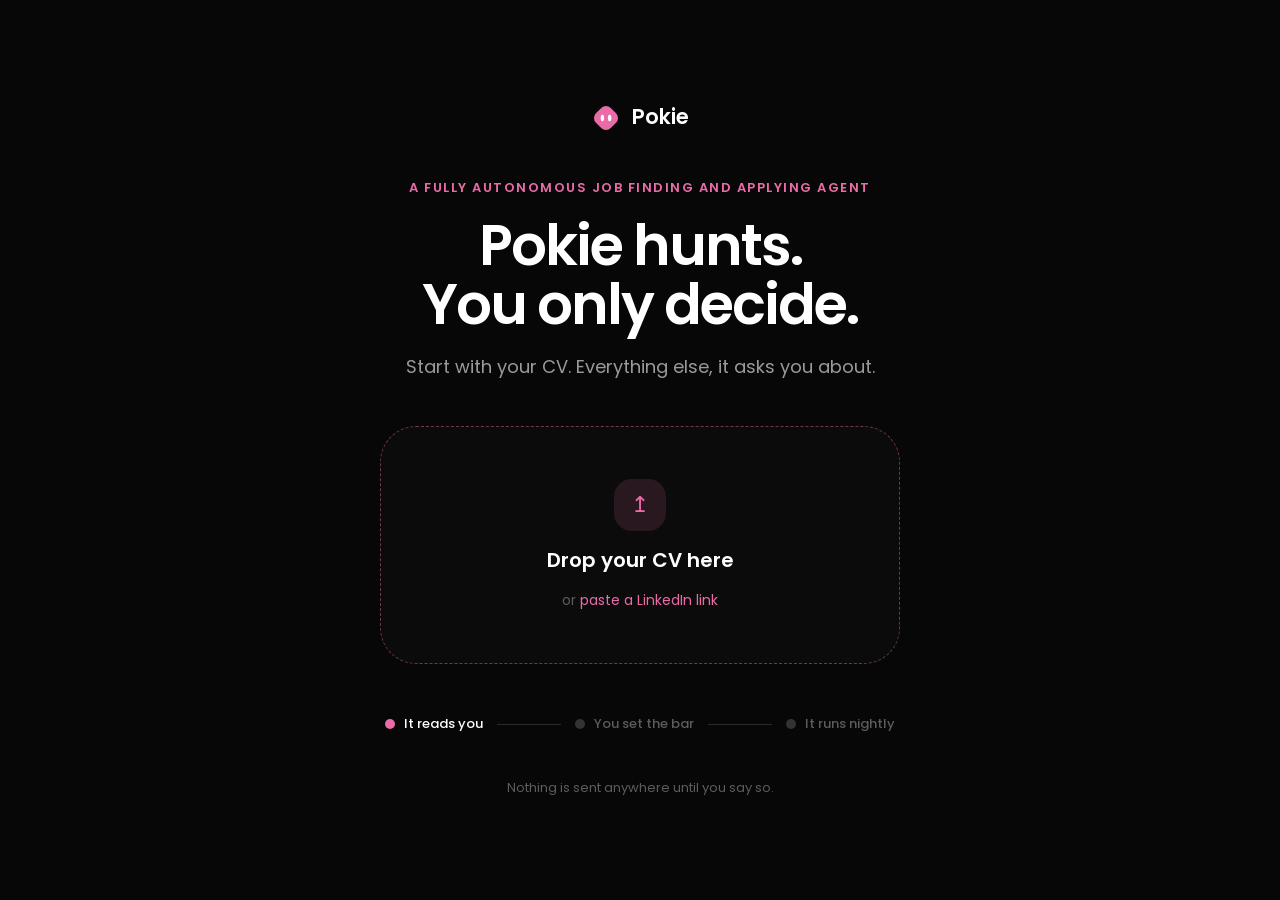
==== index.html @ 80eede35 "Pokie frontend — initial deploy Co-Authored-By: Claude Fable 5 <noreply@anthropic.com> Claude-Sessio" ====
<!DOCTYPE html>
<html lang="en">
<head>
<meta charset="utf-8">
<meta name="viewport" content="width=device-width, initial-scale=1">
<title>Pokie — it hunts, you decide</title>
<meta name="description" content="A fully autonomous job finding and applying agent. Pokie hunts. You only decide.">
<meta property="og:title" content="Pokie — it hunts, you decide">
<meta property="og:description" content="A fully autonomous job finding and applying agent. Reads your CV, agrees on a bar, sweeps nightly, and surfaces only the decisions that need a human.">
<meta property="og:type" content="website">
<meta name="theme-color" content="#070707">
<link rel="icon" href="data:image/svg+xml,<svg xmlns='http://www.w3.org/2000/svg' viewBox='0 0 24 24'><g transform='rotate(45 12 12)'><rect x='3.6' y='3.6' width='16.8' height='16.8' rx='5.4' fill='%23EB6BA8'/></g><ellipse cx='9.1' cy='12' rx='1.35' ry='2.6' fill='%23fff'/><ellipse cx='14.9' cy='12' rx='1.35' ry='2.6' fill='%23fff'/></svg>">
<link rel="stylesheet" href="fonts/fonts.css">
<style>
/* ============ Tokens ============ */
:root {
  --black:#070707; --panel:#0B0B0B; --panel-hov:#141414; --elev:#212121;
  --hair:rgba(255,255,255,.07); --border:rgba(255,255,255,.09);
  --bstrong:rgba(255,255,255,.14); --bstronger:rgba(255,255,255,.22);
  --text:#fff; --t2:#9A9A9A; --t3:#5c5c5c; --t4:#3a3a3a;
  --pink:#EB6BA8; --green:#1CE15F; --blue:#4791FF; --yellow:#ECE42E;
  --ease:cubic-bezier(.16,1,.3,1);
}
* { margin:0; padding:0; box-sizing:border-box; }
html, body { height:100%; }
body {
  background:var(--black); color:var(--text);
  font-family:'Poppins',system-ui,sans-serif;
  -webkit-font-smoothing:antialiased;
  font-size:15px; line-height:1.55;
  overflow:hidden;
}
button, input { font:inherit; color:inherit; }
button { background:none; border:none; cursor:pointer; text-align:left; }
input { background:transparent; border:0; outline:none; }
a { color:var(--pink); text-decoration:none; }
a:hover { color:#fff; }
button:focus-visible, input:focus-visible { outline:2px solid var(--pink); outline-offset:2px; border-radius:8px; }

@keyframes pk-pulse { 0%,100% { opacity:1; } 50% { opacity:.35; } }
@keyframes pk-rise { from { opacity:0; transform:translateY(10px); } to { opacity:1; transform:none; } }
@keyframes pk-spin { to { transform:rotate(360deg); } }
@keyframes pk-dotglow { 0% { box-shadow:0 0 0 0 rgba(235,107,168,.55); } 70% { box-shadow:0 0 0 9px rgba(235,107,168,0); } 100% { box-shadow:0 0 0 0 rgba(235,107,168,0); } }
@keyframes pk-type { 0%,100% { opacity:.25; } 50% { opacity:1; } }
.pk-now { animation:pk-dotglow 2.2s ease-out infinite; }
.rise { animation:pk-rise .38s var(--ease); }

/* ============ Shell ============ */
.app { display:grid; grid-template-columns:264px 1fr; height:100dvh; overflow:hidden; }
.app.cold { grid-template-columns:1fr; }
.app.cold #rail { display:none; }
#main { overflow-y:auto; position:relative; min-width:0; }

/* ============ Rail ============ */
#rail { display:flex; flex-direction:column; border-right:1px solid var(--border); background:var(--panel); overflow-y:auto; }
.rail-logo { display:flex; align-items:center; gap:10px; padding:22px 22px 18px; }
.rail-logo b { font-size:19px; font-weight:600; }
.nav-group { padding:8px 14px 2px; }
.nav-title { font-size:11px; letter-spacing:1.2px; text-transform:uppercase; color:var(--t3); padding:8px 10px; }
.nav-item {
  display:flex; align-items:center; gap:11px; width:100%;
  padding:10px 12px; border-radius:12px; cursor:pointer;
  transition:background .2s ease; color:var(--t2);
}
.nav-item:hover { background:rgba(255,255,255,.04); }
.nav-item.on { background:var(--elev); color:#fff; }
.nav-item .ic { width:16px; font-size:13px; text-align:center; opacity:.9; }
.nav-item .lb { font-size:15px; font-weight:500; flex:1; }
.nav-badge { font-size:12px; font-weight:600; padding:2px 8px; border-radius:999px; }
.rail-spacer { flex:1; }
.trust {
  margin:14px; padding:16px; border-radius:20px;
  background:var(--black); border:1px solid var(--border);
  display:flex; flex-direction:column; gap:9px;
}
.trust-top { display:flex; align-items:center; justify-content:space-between; }
.trust-top .l { font-size:13px; color:var(--t2); }
.trust-top .v { font-size:13px; font-weight:600; color:var(--green); }
.trust-bar { height:6px; border-radius:3px; background:var(--elev); overflow:hidden; }
.trust-bar i { display:block; height:100%; width:62%; background:var(--green); }
.trust-note { font-size:12px; color:var(--t3); line-height:1.4; }
.rail-user { display:flex; align-items:center; gap:11px; padding:14px 20px 20px; border-top:1px solid var(--hair); }
.ava { width:32px; height:32px; border-radius:999px; background:var(--elev); display:flex; align-items:center; justify-content:center; font-size:13px; font-weight:600; flex-shrink:0; }
.rail-user .nm { font-size:14px; font-weight:500; }
.rail-user .rl { font-size:12px; color:var(--t3); }
.rail-user .dots { margin-left:auto; font-size:15px; color:var(--t3); cursor:pointer; }
.rail-user .dots:hover { color:#fff; }

/* ============ Shared bits ============ */
.eyebrow { font-size:12px; letter-spacing:1.1px; text-transform:uppercase; color:var(--t3); }
.card { background:var(--panel); border:1px solid var(--border); border-radius:24px; }
.pill { border-radius:999px; cursor:pointer; white-space:nowrap; display:inline-flex; align-items:center; justify-content:center; gap:8px; transition:background .2s ease, color .2s ease, border-color .2s ease, transform .2s ease; }
.pill.primary { font-size:15px; font-weight:600; padding:13px 26px; color:#070707; }
.pill.primary:hover { transform:scale(1.03); }
.pill.outline { font-size:15px; font-weight:500; padding:13px 26px; border:1px solid var(--bstronger); color:#fff; }
.pill.outline:hover { background:var(--elev); }
.pill.dim { color:var(--t2); }
.pill.dim:hover { color:#fff; }
.pill.pinkline { border:1px solid rgba(235,107,168,.4); color:var(--pink); }
.pill.pinkline:hover { background:rgba(235,107,168,.12); }
.composer {
  display:flex; align-items:center; gap:12px;
  background:var(--panel); border:1px solid var(--bstrong);
  border-radius:999px; padding:7px 7px 7px 24px;
}
.composer input { flex:1; font-size:16px; padding:13px 0; min-width:0; }
.composer input::placeholder { color:var(--t3); }
.send-dot {
  width:42px; height:42px; border-radius:999px; background:var(--pink); color:#070707;
  display:flex; align-items:center; justify-content:center;
  font-size:17px; font-weight:600; cursor:pointer; transition:transform .2s ease; flex-shrink:0;
}
.send-dot:hover { transform:scale(1.06); }
.live-dot { width:8px; height:8px; border-radius:50%; background:var(--green); animation:pk-pulse 1.8s ease-in-out infinite; flex-shrink:0; }
.bar-track { height:4px; border-radius:2px; background:var(--elev); overflow:hidden; }
.bar-track i { display:block; height:100%; }

/* ============ Welcome ============ */
.welcome { min-height:100%; display:flex; flex-direction:column; align-items:center; justify-content:center; gap:44px; padding:60px 56px; }
.welcome-head { display:flex; flex-direction:column; align-items:center; gap:18px; text-align:center; max-width:640px; }
.welcome-eyebrow { font-size:13px; letter-spacing:1.5px; text-transform:uppercase; color:var(--pink); font-weight:600; }
.welcome h1 { font-size:56px; font-weight:600; line-height:1.06; letter-spacing:-2px; }
.welcome-sub { font-size:18px; color:var(--t2); line-height:1.6; max-width:480px; text-wrap:pretty; }
.dropzone {
  width:100%; max-width:520px;
  border:1.5px dashed rgba(235,107,168,.45); border-radius:36px;
  background:var(--panel); padding:52px 40px;
  display:flex; flex-direction:column; align-items:center; gap:14px;
  text-align:center; cursor:pointer;
  transition:border-color .25s ease, background .25s ease;
}
.dropzone:hover { border-color:var(--pink); background:#101010; }
.dropzone .up { width:52px; height:52px; border-radius:18px; background:rgba(235,107,168,.14); color:var(--pink); display:flex; align-items:center; justify-content:center; font-size:22px; }
.dropzone .t { font-size:20px; font-weight:600; }
.dropzone .s { font-size:14px; color:var(--t3); }
.dropzone .s b { color:var(--pink); font-weight:400; cursor:pointer; }
.journey { display:flex; align-items:center; padding-top:6px; }
.j-rail { width:64px; height:1px; margin:0 14px; }
.j-step { display:flex; align-items:center; gap:9px; }
.j-dot { width:10px; height:10px; border-radius:50%; }
.j-lb { font-size:13px; font-weight:500; white-space:nowrap; }
.footnote { font-size:13px; color:var(--t3); }

/* ============ Chat (home) ============ */
.chat-shell { height:100%; display:flex; flex-direction:column; }
.chat-top { flex-shrink:0; display:flex; align-items:center; justify-content:space-between; padding:18px 40px; }
.chat-top.hair { border-bottom:1px solid var(--hair); }
.chat-status { display:flex; align-items:center; gap:11px; font-size:14px; color:var(--t3); }
.chat-centre { flex:1; display:flex; flex-direction:column; align-items:center; justify-content:center; gap:34px; padding:0 40px; }
.chat-greet { display:flex; flex-direction:column; align-items:center; gap:12px; text-align:center; }
.chat-greet .h { font-size:34px; font-weight:500; letter-spacing:-.8px; }
.chat-greet .s { font-size:17px; color:var(--t3); }
.chat-composer-wrap { width:100%; max-width:680px; display:flex; flex-direction:column; gap:12px; }
.chip-row { display:flex; gap:8px; flex-wrap:wrap; justify-content:center; }
.sug-chip { border:1px solid var(--bstrong); color:var(--t2); font-size:14px; padding:9px 18px; border-radius:999px; cursor:pointer; transition:background .2s, color .2s; }
.sug-chip:hover { background:var(--elev); color:#fff; }
.chat-foot { flex-shrink:0; display:flex; justify-content:center; padding:0 40px 34px; }
.chat-foot span { font-size:13px; color:var(--t4); }

/* ============ Chat active ============ */
.thread-scroll { flex:1; overflow-y:auto; display:flex; justify-content:center; padding:36px 40px 24px; }
.thread { width:100%; max-width:760px; display:flex; flex-direction:column; gap:28px; }
.u-bubble { align-self:flex-end; max-width:78%; background:var(--elev); border-radius:24px; padding:16px 22px; font-size:16px; line-height:1.55; }
.a-text { font-size:19px; line-height:1.6; }
.a-text.md { font-size:17px; line-height:1.65; }
.result-card {
  background:var(--panel); border:1px solid var(--border); border-radius:26px;
  padding:24px 28px; display:flex; flex-direction:column; gap:14px; cursor:pointer;
  transition:border-color .25s ease;
}
.result-card:hover { border-color:rgba(255,255,255,.28) !important; }
.rc-top { display:flex; align-items:center; justify-content:space-between; }
.rc-kind { font-size:13px; font-weight:600; }
.rc-meta { font-size:13px; color:var(--t3); }
.rc-title { font-size:21px; font-weight:600; line-height:1.35; }
.rc-body { font-size:15px; color:var(--t2); line-height:1.6; }
.rc-actions { display:flex; gap:9px; padding-top:4px; }
.rc-primary { font-size:14px; font-weight:600; padding:11px 22px; border-radius:999px; color:#070707; cursor:pointer; }
.rc-secondary { font-size:14px; font-weight:500; padding:11px 22px; border-radius:999px; border:1px solid rgba(255,255,255,.2); color:#fff; cursor:pointer; }
.rc-secondary:hover { background:var(--elev); }
.list-answer { display:flex; flex-direction:column; gap:1px; background:var(--hair); border:1px solid var(--border); border-radius:22px; overflow:hidden; }
.list-answer .row { display:flex; align-items:center; justify-content:space-between; gap:20px; background:var(--panel); padding:16px 22px; }
.list-answer .role { font-size:16px; }
.list-answer .why { font-size:14px; color:var(--t3); text-align:right; }
.thread-composer { flex-shrink:0; display:flex; justify-content:center; padding:0 40px 30px; }
.thread-composer .composer { width:100%; max-width:760px; }

/* ============ Onboard ============ */
.onboard { height:100%; display:grid; grid-template-columns:1fr 340px; }
.ob-main { display:flex; flex-direction:column; min-width:0; }
.ob-head { flex-shrink:0; display:flex; align-items:center; justify-content:space-between; padding:20px 40px; border-bottom:1px solid var(--hair); }
.ob-head .t { display:flex; align-items:center; gap:11px; font-size:16px; font-weight:600; }
.ob-head .s { font-size:13px; color:var(--t3); }
.ob-scroll { flex:1; overflow-y:auto; display:flex; justify-content:center; padding:32px 40px 20px; }
.ob-thread { width:100%; max-width:660px; display:flex; flex-direction:column; gap:24px; }
.agent-turn { display:flex; flex-direction:column; gap:10px; }
.agent-turn .who { font-size:13px; color:var(--t3); }
.agent-turn .msg { font-size:19px; line-height:1.6; }
.ob-bubble { align-self:flex-end; max-width:78%; background:var(--elev); border-radius:22px; padding:15px 20px; font-size:16px; line-height:1.55; }
.belief { background:var(--panel); border:1px solid var(--border); border-radius:22px; padding:18px 22px; display:flex; align-items:center; justify-content:space-between; gap:18px; }
.belief .lv { display:flex; flex-direction:column; gap:4px; min-width:0; }
.belief .lb { font-size:12px; letter-spacing:1.1px; text-transform:uppercase; color:var(--t3); }
.belief .vl { font-size:17px; font-weight:500; line-height:1.4; }
.belief .btns { display:flex; gap:7px; flex-shrink:0; }
.mini-pill { font-size:13px; padding:8px 15px; border-radius:999px; cursor:pointer; border:1px solid var(--bstrong); color:var(--t2); transition:background .2s, color .2s; }
.mini-pill:hover { background:var(--elev); color:#fff; }
.bar-chip { font-size:14px; font-weight:500; padding:9px 18px; border-radius:999px; cursor:pointer; border:1px solid; }
.perm-card { background:var(--panel); border:1px solid var(--border); border-radius:22px; overflow:hidden; }
.perm-row { display:flex; align-items:center; justify-content:space-between; gap:18px; padding:15px 22px; border-top:1px solid var(--hair); }
.perm-row .t { font-size:16px; }
.seg { display:flex; gap:4px; background:var(--black); border:1px solid rgba(255,255,255,.12); border-radius:999px; padding:4px; flex-shrink:0; }
.seg span { display:flex; align-items:center; justify-content:center; width:72px; height:32px; font-size:13px; font-weight:600; border-radius:999px; cursor:pointer; color:var(--t3); }
.ob-composer { flex-shrink:0; display:flex; justify-content:center; padding:0 40px 28px; }
.ob-composer .composer { width:100%; max-width:660px; }
.start-btn { font-size:14px; font-weight:600; padding:12px 24px; border-radius:999px; background:var(--green); color:#070707; cursor:pointer; white-space:nowrap; }
.ob-side { border-left:1px solid var(--border); background:var(--panel); display:flex; flex-direction:column; overflow-y:auto; }
.ob-side-head { padding:22px 22px 14px; display:flex; flex-direction:column; gap:6px; }
.ob-side-live { display:flex; align-items:center; gap:9px; font-size:13px; letter-spacing:1.1px; text-transform:uppercase; color:var(--green); }
.ob-side-live .live-dot { width:7px; height:7px; }
.ob-side-sub { font-size:13px; color:var(--t3); line-height:1.5; }
.mem-row { padding:14px 22px; border-top:1px solid var(--hair); display:flex; flex-direction:column; gap:7px; }
.mem-row .tag { font-size:11px; letter-spacing:1px; text-transform:uppercase; }
.mem-row .tx { font-size:14px; line-height:1.5; }
.mem-row .links { display:flex; gap:14px; font-size:12px; }
.mem-row .e { color:var(--t2); cursor:pointer; }
.mem-row .e:hover { color:#fff; }
.mem-row .d { color:var(--pink); cursor:pointer; }

/* ============ Jobs split pane ============ */
.jobs { height:100%; display:flex; flex-direction:column; overflow:hidden; }
.jobs-head { flex-shrink:0; display:flex; flex-direction:column; gap:14px; padding:22px 30px 16px; border-bottom:1px solid var(--hair); }
.jobs-head-top { display:flex; align-items:center; justify-content:space-between; gap:20px; flex-wrap:wrap; }
.mode-seg { display:flex; gap:5px; background:var(--panel); border:1px solid var(--bstrong); border-radius:999px; padding:5px; }
.mode-seg span { display:flex; align-items:center; gap:8px; white-space:nowrap; height:36px; padding:0 20px; font-size:14px; font-weight:600; border-radius:999px; cursor:pointer; color:var(--t2); }
.mode-seg span.on { background:#fff; color:#070707; }
.mode-seg .ct { font-size:12px; font-weight:500; opacity:.65; }
.jobs-note { display:flex; align-items:center; gap:9px; }
.jobs-note .n { font-size:13px; color:var(--t3); }
.sort-pill { display:flex; align-items:center; gap:8px; font-size:13px; color:var(--t2); border:1px solid var(--bstrong); padding:9px 16px; border-radius:999px; cursor:pointer; }
.sort-pill:hover { background:var(--elev); color:#fff; }
.filter-row { display:flex; gap:8px; flex-wrap:wrap; }
.f-chip { display:flex; align-items:center; gap:7px; font-size:13px; font-weight:500; padding:8px 16px; border-radius:999px; cursor:pointer; transition:background .2s ease, color .2s ease; border:1px solid; }
.jobs-body { flex:1; display:grid; grid-template-columns:440px 1fr; min-height:0; }
.job-list { border-right:1px solid var(--hair); overflow-y:auto; background:#080808; }
.job-row { display:flex; gap:14px; padding:16px 22px; border-bottom:1px solid rgba(255,255,255,.06); cursor:pointer; border-left:3px solid transparent; transition:background .2s ease; width:100%; }
.job-row:hover { background:var(--panel-hov); }
.job-av { width:42px; height:42px; border-radius:13px; color:#070707; display:flex; align-items:center; justify-content:center; font-size:15px; font-weight:600; flex-shrink:0; }
.job-col { display:flex; flex-direction:column; gap:5px; min-width:0; flex:1; }
.job-line1 { display:flex; align-items:baseline; justify-content:space-between; gap:12px; }
.job-role { font-size:16px; font-weight:600; line-height:1.3; }
.job-score { font-size:15px; font-weight:600; flex-shrink:0; }
.job-co { font-size:13px; color:var(--t2); }
.job-line3 { display:flex; align-items:center; gap:8px; flex-wrap:wrap; }
.job-comp { font-size:12px; color:var(--t3); }
.job-note { font-size:12px; font-weight:600; padding:3px 9px; border-radius:999px; }
.job-list-foot { padding:18px 22px; display:flex; flex-direction:column; gap:6px; }
.job-list-foot .a { font-size:13px; color:var(--t3); line-height:1.5; }
.job-list-foot .b { font-size:13px; color:var(--pink); cursor:pointer; }
.job-detail { overflow-y:auto; display:flex; flex-direction:column; }
.jd-inner { flex:1; padding:26px 34px 20px; display:flex; flex-direction:column; gap:18px; }
.jd-head { display:flex; align-items:flex-start; gap:16px; }
.jd-av { width:56px; height:56px; border-radius:18px; color:#070707; display:flex; align-items:center; justify-content:center; font-size:20px; font-weight:600; flex-shrink:0; }
.jd-tt { display:flex; flex-direction:column; gap:5px; flex:1; }
.jd-role { font-size:26px; font-weight:600; line-height:1.25; }
.jd-co { font-size:14px; color:var(--t2); }
.jd-score { display:flex; flex-direction:column; align-items:flex-end; }
.jd-score .n { font-size:32px; font-weight:600; line-height:1; }
.jd-score .c { font-size:11px; color:var(--t3); }
.tag-row { display:flex; gap:8px; flex-wrap:wrap; }
.tag { font-size:13px; padding:7px 14px; border-radius:999px; border:1px solid; }
.read-card { background:var(--panel); border:1px solid var(--border); border-radius:22px; padding:20px 24px; display:flex; flex-direction:column; gap:10px; }
.read-card .tx { font-size:16px; line-height:1.65; }
.two-col { display:grid; grid-template-columns:1fr 1fr; gap:14px; }
.score-card { background:var(--panel); border:1px solid var(--border); border-radius:22px; padding:20px 22px; display:flex; flex-direction:column; gap:12px; }
.sbar { display:flex; flex-direction:column; gap:5px; }
.sbar-line { display:flex; justify-content:space-between; font-size:13px; }
.sbar-line .l { color:var(--t2); }
.sbar-line .v { font-weight:600; }
.signal { display:flex; gap:10px; align-items:flex-start; }
.signal .m { font-size:13px; width:12px; padding-top:2px; flex-shrink:0; }
.signal .t { font-size:13px; color:var(--t2); line-height:1.5; flex:1; }
.warm-banner { background:var(--yellow); color:#070707; border-radius:22px; padding:18px 22px; display:flex; align-items:center; justify-content:space-between; gap:16px; }
.warm-banner .t { font-size:15px; font-weight:600; line-height:1.4; }
.warm-banner .a { font-size:14px; font-weight:600; white-space:nowrap; cursor:pointer; }
.posting-card .raw { font-size:15px; color:var(--t2); line-height:1.7; }
.posting-card .link { font-size:13px; color:var(--pink); cursor:pointer; }
.jd-actions {
  position:sticky; bottom:0; background:rgba(7,7,7,.92); backdrop-filter:blur(12px); -webkit-backdrop-filter:blur(12px);
  border-top:1px solid rgba(255,255,255,.08); padding:16px 34px;
  display:flex; align-items:center; gap:10px; flex-wrap:wrap;
}
.jd-actions .note { flex:1; text-align:right; font-size:13px; color:var(--t3); }

/* ============ Run ============ */
.run { padding:32px 40px 120px; display:grid; grid-template-columns:1fr 330px; gap:24px; align-items:start; }
.run-main { display:flex; flex-direction:column; gap:18px; min-width:0; }
.run-status { display:flex; align-items:center; justify-content:space-between; background:var(--panel); border:1px solid rgba(71,145,255,.35); border-radius:24px; padding:20px 26px; gap:14px; flex-wrap:wrap; }
.spinner { width:26px; height:26px; border-radius:50%; border:2.5px solid rgba(71,145,255,.25); border-top-color:var(--blue); animation:pk-spin .9s linear infinite; flex-shrink:0; }
.run-status .tt { font-size:19px; font-weight:600; }
.run-status .ss { font-size:13px; color:var(--t3); }
.steps-card { background:var(--panel); border:1px solid var(--border); border-radius:28px; overflow:hidden; }
.step-row { display:grid; grid-template-columns:24px 1fr auto; gap:16px; align-items:flex-start; padding:18px 26px; border-top:1px solid var(--hair); }
.step-row .mk { font-size:14px; line-height:1.5; }
.step-row .tx { font-size:16px; }
.step-row .dt { font-size:13px; color:var(--t3); line-height:1.5; }
.step-row .du { font-size:13px; color:var(--t3); font-variant-numeric:tabular-nums; }
.interject { display:flex; align-items:center; gap:12px; background:var(--panel); border:1px solid rgba(255,255,255,.12); border-radius:999px; padding:8px 8px 8px 22px; }
.interject .dot { width:7px; height:7px; border-radius:50%; background:var(--blue); animation:pk-pulse 1.6s ease-in-out infinite; flex-shrink:0; }
.interject input { flex:1; font-size:15px; padding:11px 0; min-width:0; }
.interject input::placeholder { color:var(--t3); }
.interject .go { background:var(--blue); color:#070707; font-size:14px; font-weight:600; padding:11px 24px; border-radius:999px; cursor:pointer; flex-shrink:0; }
.run-side { position:sticky; top:24px; display:flex; flex-direction:column; gap:14px; }
.counter { display:flex; align-items:baseline; justify-content:space-between; }
.counter .l { font-size:15px; color:var(--t2); }
.counter .v { font-size:26px; font-weight:600; }
.thought { font-size:15px; color:#fff; line-height:1.55; }
.thinking { font-size:13px; color:var(--blue); animation:pk-type 1.4s ease-in-out infinite; }

/* ============ Approve ============ */
.approve { padding:32px 40px 120px; display:grid; grid-template-columns:1fr 400px; gap:24px; align-items:start; }
.ap-main { display:flex; flex-direction:column; gap:16px; min-width:0; }
.ap-head { display:flex; align-items:center; justify-content:space-between; gap:14px; flex-wrap:wrap; }
.ap-kind { font-size:13px; color:var(--yellow); font-weight:600; }
.ap-title { font-size:30px; font-weight:600; }
.draft-card { background:var(--panel); border:1px solid var(--border); border-radius:28px; padding:30px 34px; display:flex; flex-direction:column; gap:18px; }
.draft-meta { display:flex; align-items:center; justify-content:space-between; padding-bottom:14px; border-bottom:1px solid var(--hair); gap:12px; flex-wrap:wrap; }
.draft-meta .s { font-size:14px; color:var(--t3); }
.draft-meta .s b { color:#fff; font-weight:400; }
.draft-meta .m { font-size:13px; color:var(--t3); }
.draft-line { font-size:16px; line-height:1.75; border-radius:6px; }
.draft-src { display:flex; gap:8px; padding-top:6px; flex-wrap:wrap; font-size:13px; }
.why-point { display:flex; gap:10px; align-items:flex-start; }
.why-point .m { font-size:13px; padding-top:2px; flex-shrink:0; }
.why-point .t { font-size:14px; color:var(--t2); line-height:1.55; }
.teach-card { background:var(--panel); border:1px solid rgba(236,226,46,.3); border-radius:24px; padding:22px; display:flex; flex-direction:column; gap:14px; }
.teach-card .lb { font-size:13px; letter-spacing:1.1px; text-transform:uppercase; color:var(--yellow); }
.teach-card .ex { font-size:14px; color:var(--t2); line-height:1.55; }
.teach-chip { font-size:13px; font-weight:500; padding:8px 15px; border-radius:999px; cursor:pointer; transition:background .2s ease, color .2s ease; border:1px solid; }
.teach-input { background:var(--black); border:1px solid rgba(255,255,255,.12); border-radius:14px; font-size:14px; color:#fff; padding:12px 14px; width:100%; }
.side-card { background:var(--panel); border:1px solid var(--border); border-radius:24px; padding:22px; display:flex; flex-direction:column; gap:12px; }

/* ============ CV Lab ============ */
.cvlab { padding:32px 40px 120px; display:grid; grid-template-columns:270px 1fr 300px; gap:22px; align-items:start; }
.cv-col { display:flex; flex-direction:column; gap:12px; min-width:0; }
.cv-col-head { display:flex; align-items:center; justify-content:space-between; }
.cv-new { font-size:13px; color:var(--pink); cursor:pointer; }
.cv-version { border:1px solid var(--border); background:var(--panel); border-radius:20px; padding:16px 18px; display:flex; flex-direction:column; gap:6px; cursor:pointer; transition:background .2s ease; width:100%; }
.cv-version.on { background:var(--panel-hov); border-color:rgba(235,107,168,.5); }
.cv-version .l1 { display:flex; align-items:center; justify-content:space-between; }
.cv-version .nm { font-size:15px; font-weight:600; }
.cv-version .rt { font-size:12px; font-weight:600; }
.cv-version .nt { font-size:13px; color:var(--t3); line-height:1.4; }
.cv-title-row { display:flex; align-items:flex-end; justify-content:space-between; gap:14px; flex-wrap:wrap; }
.cv-title-row .t { font-size:30px; font-weight:600; }
.cv-title-row .s { font-size:14px; color:var(--t3); }
.diff-card { background:var(--panel); border:1px solid var(--border); border-radius:28px; overflow:hidden; }
.diff-row { display:grid; grid-template-columns:22px 1fr; gap:14px; padding:16px 24px; border-top:1px solid var(--hair); }
.diff-row .mk { font-size:14px; font-weight:600; }
.diff-row .tx { font-size:15px; line-height:1.6; }
.diff-row .wy { font-size:12px; color:var(--t3); }
.perf-row { display:flex; flex-direction:column; gap:6px; }
.perf-line { display:flex; justify-content:space-between; font-size:14px; }
.perf-line .n { color:var(--t2); }
.perf-line .r { font-weight:600; }
.perf-track { height:6px; border-radius:3px; background:var(--elev); overflow:hidden; }
.insight { background:var(--green); color:#070707; border-radius:24px; padding:22px; display:flex; flex-direction:column; gap:8px; }
.insight .h { font-size:14px; font-weight:600; }
.insight .b { font-size:16px; font-weight:500; line-height:1.45; }
.insight .a { font-size:14px; font-weight:600; opacity:.75; cursor:pointer; }

/* ============ Memory ============ */
.memory { padding:32px 40px 120px; display:flex; flex-direction:column; gap:22px; }
.page-head { display:flex; align-items:flex-end; justify-content:space-between; gap:24px; flex-wrap:wrap; }
.page-head .t { font-size:30px; font-weight:600; }
.page-head .s { font-size:15px; color:var(--t2); max-width:640px; line-height:1.6; }
.search-pill { display:flex; align-items:center; gap:10px; background:var(--panel); border:1px solid var(--bstrong); border-radius:999px; padding:10px 20px; }
.search-pill .g { font-size:14px; color:var(--t3); }
.search-pill input { font-size:14px; width:180px; }
.search-pill input::placeholder { color:var(--t3); }
.mem-group-head { display:flex; align-items:center; gap:12px; }
.mem-group-head .l { font-size:13px; letter-spacing:1.1px; text-transform:uppercase; }
.mem-group-head .s { font-size:13px; color:var(--t3); }
.mem-grid { display:grid; grid-template-columns:repeat(3,1fr); gap:14px; }
.mem-card { background:var(--panel); border:1px solid var(--border); border-radius:22px; padding:20px 22px; display:flex; flex-direction:column; gap:10px; transition:border-color .2s ease, opacity .3s, transform .3s; }
.mem-card:hover { border-color:rgba(255,255,255,.22); }
.mem-card.forgetting { opacity:0; transform:scale(.96); }
.mem-card .tx { font-size:16px; font-weight:500; line-height:1.45; }
.mem-card .src { font-size:12px; color:var(--t3); line-height:1.5; }
.mem-card .btns { display:flex; gap:7px; padding-top:2px; }
.mc-pill { font-size:12px; padding:6px 13px; border-radius:999px; cursor:pointer; border:1px solid; }
.mc-pill.edit { color:var(--t2); border-color:var(--bstrong); }
.mc-pill.edit:hover { background:var(--elev); color:#fff; }
.mc-pill.forget { color:var(--pink); border-color:rgba(235,107,168,.32); }
.mc-pill.forget:hover { background:rgba(235,107,168,.12); }

/* ============ History ============ */
.history { padding:32px 40px 120px; display:flex; flex-direction:column; gap:20px; }
.hist-tabs { display:flex; gap:6px; background:var(--panel); border:1px solid var(--bstrong); border-radius:999px; padding:5px; }
.hist-tabs span { display:flex; align-items:center; justify-content:center; white-space:nowrap; height:36px; padding:0 22px; font-size:14px; font-weight:500; border-radius:999px; cursor:pointer; color:var(--t2); }
.hist-tabs span.on { background:#fff; color:#070707; }
.day-label { font-size:13px; color:var(--t3); padding-left:4px; }
.day-card { background:var(--panel); border:1px solid var(--border); border-radius:26px; overflow:hidden; }
.hist-row { display:grid; grid-template-columns:76px 90px 1fr auto; gap:18px; align-items:center; padding:17px 26px; border-top:1px solid var(--hair); transition:background .2s ease; }
.hist-row:hover { background:var(--panel-hov); }
.hist-row .tm { font-size:13px; color:var(--t3); font-variant-numeric:tabular-nums; }
.actor { font-size:12px; font-weight:600; padding:5px 12px; border-radius:999px; text-align:center; }
.hist-row .tx { font-size:16px; }
.hist-row .dt { font-size:13px; color:var(--t3); }
.hist-act { font-size:13px; font-weight:600; padding:8px 16px; border-radius:999px; cursor:pointer; border:1px solid; white-space:nowrap; }

/* ============ Mobile brief ============ */
.brief { display:flex; flex-direction:column; gap:18px; padding:14px 18px 30px; }
.brief-top { display:flex; align-items:center; justify-content:space-between; }
.brief-top .t { display:flex; align-items:center; gap:9px; font-size:18px; font-weight:600; }
.on-pill { display:flex; align-items:center; gap:7px; font-size:12px; font-weight:600; color:var(--green); border:1px solid rgba(28,225,95,.35); padding:8px 13px; border-radius:999px; }
.on-pill .live-dot { width:6px; height:6px; }
.brief-hero { background:var(--green); color:#070707; border-radius:30px; padding:24px 22px; display:flex; flex-direction:column; gap:16px; }
.brief-hero .l { font-size:13px; font-weight:600; }
.brief-hero .h { font-size:27px; font-weight:600; line-height:1.2; }
.brief-hero .stats { display:flex; justify-content:space-between; font-size:13px; font-weight:600; border-top:1px solid rgba(7,7,7,.18); padding-top:14px; }
.brief-sec { display:flex; align-items:center; justify-content:space-between; padding:4px 4px 0; }
.brief-sec .t { font-size:19px; font-weight:600; }
.brief-sec .s { font-size:13px; color:var(--t3); }
.brief-prog { display:flex; gap:5px; }
.brief-prog i { flex:1; height:4px; border-radius:2px; }
.decision { background:var(--panel); border:1px solid var(--border); border-radius:26px; padding:20px 20px 16px; display:flex; flex-direction:column; gap:13px; }
.decision .l1 { display:flex; align-items:center; justify-content:space-between; }
.decision .kd { font-size:12px; font-weight:600; }
.decision .ag { font-size:12px; color:var(--t3); }
.decision .tt { font-size:19px; font-weight:600; line-height:1.35; }
.decision .sb { font-size:14px; color:var(--t2); line-height:1.5; }
.decision .acts { display:flex; gap:9px; padding-top:4px; }
.decision .p { flex:1; text-align:center; font-size:15px; font-weight:600; padding:14px 10px; border-radius:999px; color:#070707; cursor:pointer; }
.decision .s2 { flex:1; text-align:center; font-size:15px; font-weight:500; padding:14px 10px; border-radius:999px; border:1px solid rgba(255,255,255,.2); color:#fff; cursor:pointer; }
.handled { background:var(--panel); border:1px solid var(--border); border-radius:26px; padding:20px; display:flex; flex-direction:column; gap:12px; }
.handled .row { display:flex; align-items:center; gap:11px; }
.handled .dot { width:7px; height:7px; border-radius:50%; flex-shrink:0; }
.handled .tx { font-size:14px; color:var(--t2); line-height:1.45; flex:1; }
.handled .cta { font-size:13px; color:var(--pink); padding-top:2px; cursor:pointer; }

/* ============ Mobile tab bar ============ */
#tabbar { display:none; }

/* ============ Toast ============ */
#toast {
  position:fixed; left:50%; bottom:26px; transform:translate(-50%, 14px);
  background:#191919; border:1px solid var(--bstrong); color:#fff;
  border-radius:999px; padding:11px 20px; font-size:13.5px;
  display:flex; gap:12px; align-items:center;
  box-shadow:0 12px 44px rgba(0,0,0,.5);
  opacity:0; pointer-events:none;
  transition:opacity .22s, transform .22s var(--ease);
  z-index:60; max-width:min(92vw, 480px);
}
#toast.show { opacity:1; transform:translate(-50%, 0); pointer-events:auto; }
#toast button { color:var(--pink); font-weight:600; font-size:13px; }

/* ============ Responsive ============ */
@media (max-width: 1180px) {
  .run, .approve { grid-template-columns:1fr; }
  .cvlab { grid-template-columns:1fr; }
  .mem-grid { grid-template-columns:repeat(2,1fr); }
  .jobs-body { grid-template-columns:380px 1fr; }
}
@media (max-width: 900px) {
  #rail { display:none; }
  .app { grid-template-columns:1fr; }
  #main { padding-bottom:86px; }
  #tabbar {
    display:flex; position:fixed; left:0; right:0; bottom:0; z-index:40;
    background:rgba(7,7,7,.94); backdrop-filter:blur(14px); -webkit-backdrop-filter:blur(14px);
    border-top:1px solid var(--border);
    padding:10px 8px calc(10px + env(safe-area-inset-bottom));
  }
  .tab { flex:1; display:flex; flex-direction:column; align-items:center; gap:4px; color:var(--t3); font-size:11px; font-weight:500; cursor:pointer; position:relative; padding:4px 0; min-height:44px; }
  .tab .ic { font-size:17px; }
  .tab.on { color:#fff; }
  .tab .dot { position:absolute; top:2px; right:calc(50% - 16px); width:6px; height:6px; border-radius:50%; }
  .welcome h1 { font-size:38px; letter-spacing:-1.2px; }
  .welcome { padding:40px 20px; gap:32px; }
  .journey { transform:scale(.85); }
  .onboard { grid-template-columns:1fr; }
  .ob-side { display:none; }
  .chat-top, .chat-centre, .chat-foot, .thread-scroll, .thread-composer, .ob-head, .ob-scroll, .ob-composer { padding-left:18px; padding-right:18px; }
  .run, .approve, .cvlab, .memory, .history { padding:20px 18px 40px; }
  .mem-grid { grid-template-columns:1fr; }
  .jobs-head { padding:16px 18px 12px; }
  .jobs-body { grid-template-columns:1fr; }
  .job-detail { display:none; }
  .jobs.show-detail .job-list { display:none; }
  .jobs.show-detail .job-detail { display:flex; }
  .jd-inner { padding:20px 18px 16px; }
  .jd-actions { padding:14px 18px; }
  .two-col { grid-template-columns:1fr; }
  .hist-row { grid-template-columns:56px 1fr auto; }
  .hist-row .tm { display:none; }
  .chat-greet .h { font-size:27px; }
  .a-text { font-size:17px; }
  .ap-title { font-size:24px; }
  .draft-card { padding:22px 20px; }
}
</style>
</head>
<body>
  <div class="app cold" id="app">
    <aside id="rail" aria-label="Navigation"></aside>
    <main id="main"></main>
  </div>
  <nav id="tabbar" aria-label="Tabs"></nav>
  <div id="toast" role="status"></div>
  <script src="pokie.js"></script>
</body>
</html>
---- fonts/fonts.css ----
@font-face {
  font-family: 'Poppins';
  font-style: normal;
  font-weight: 400;
  font-display: swap;
  src: url('poppins-normal-400.woff2') format('woff2');
}
@font-face {
  font-family: 'Poppins';
  font-style: normal;
  font-weight: 500;
  font-display: swap;
  src: url('poppins-normal-500.woff2') format('woff2');
}
@font-face {
  font-family: 'Poppins';
  font-style: normal;
  font-weight: 600;
  font-display: swap;
  src: url('poppins-normal-600.woff2') format('woff2');
}
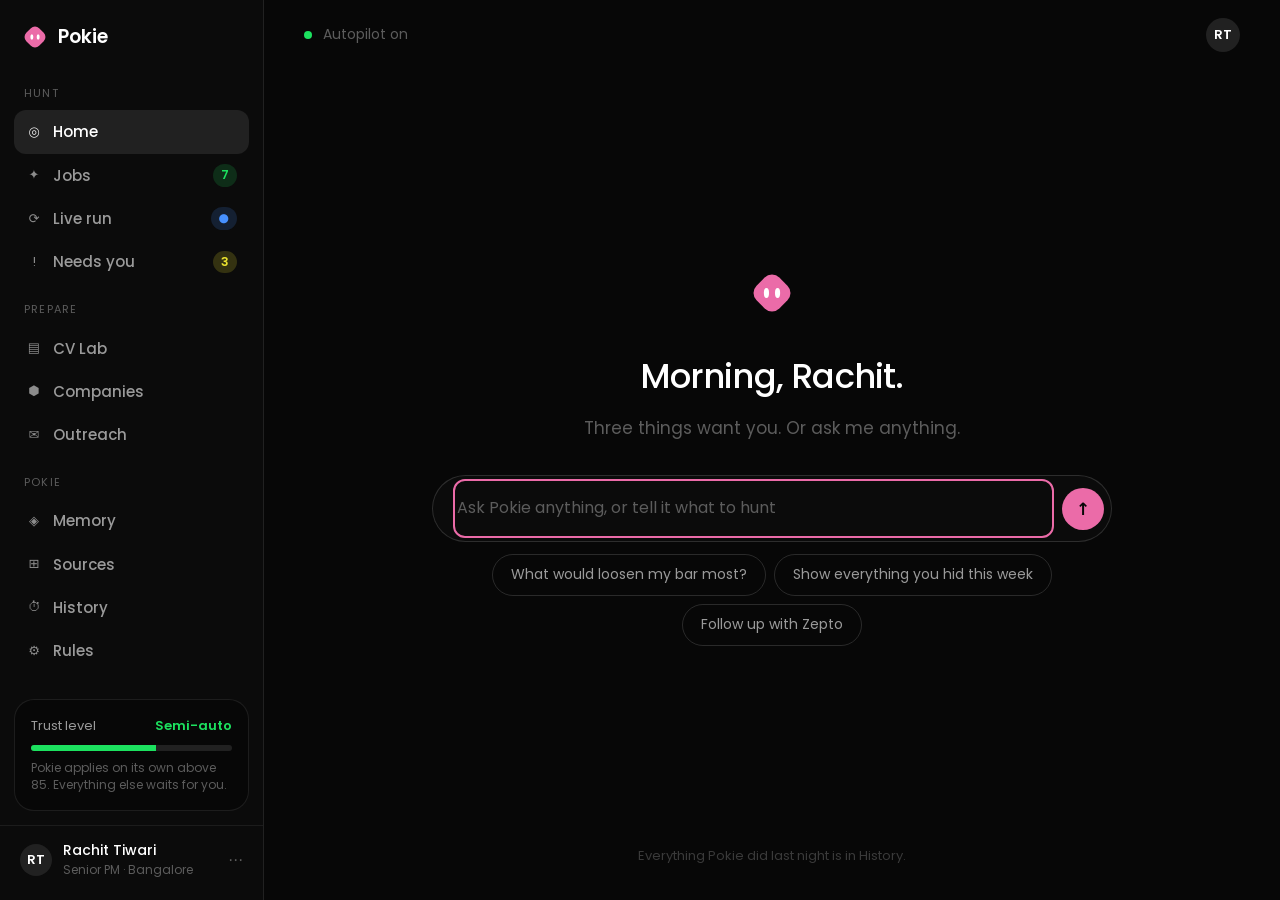
==== commit a4f80695: "Land directly on chat, remove the welcome page Pokie is personal-use for now and everything runs thr" ====
--- a/index.html
+++ b/index.html
@@ -114,32 +114,6 @@
 .live-dot { width:8px; height:8px; border-radius:50%; background:var(--green); animation:pk-pulse 1.8s ease-in-out infinite; flex-shrink:0; }
 .bar-track { height:4px; border-radius:2px; background:var(--elev); overflow:hidden; }
 .bar-track i { display:block; height:100%; }
-
-/* ============ Welcome ============ */
-.welcome { min-height:100%; display:flex; flex-direction:column; align-items:center; justify-content:center; gap:44px; padding:60px 56px; }
-.welcome-head { display:flex; flex-direction:column; align-items:center; gap:18px; text-align:center; max-width:640px; }
-.welcome-eyebrow { font-size:13px; letter-spacing:1.5px; text-transform:uppercase; color:var(--pink); font-weight:600; }
-.welcome h1 { font-size:56px; font-weight:600; line-height:1.06; letter-spacing:-2px; }
-.welcome-sub { font-size:18px; color:var(--t2); line-height:1.6; max-width:480px; text-wrap:pretty; }
-.dropzone {
-  width:100%; max-width:520px;
-  border:1.5px dashed rgba(235,107,168,.45); border-radius:36px;
-  background:var(--panel); padding:52px 40px;
-  display:flex; flex-direction:column; align-items:center; gap:14px;
-  text-align:center; cursor:pointer;
-  transition:border-color .25s ease, background .25s ease;
-}
-.dropzone:hover { border-color:var(--pink); background:#101010; }
-.dropzone .up { width:52px; height:52px; border-radius:18px; background:rgba(235,107,168,.14); color:var(--pink); display:flex; align-items:center; justify-content:center; font-size:22px; }
-.dropzone .t { font-size:20px; font-weight:600; }
-.dropzone .s { font-size:14px; color:var(--t3); }
-.dropzone .s b { color:var(--pink); font-weight:400; cursor:pointer; }
-.journey { display:flex; align-items:center; padding-top:6px; }
-.j-rail { width:64px; height:1px; margin:0 14px; }
-.j-step { display:flex; align-items:center; gap:9px; }
-.j-dot { width:10px; height:10px; border-radius:50%; }
-.j-lb { font-size:13px; font-weight:500; white-space:nowrap; }
-.footnote { font-size:13px; color:var(--t3); }
 
 /* ============ Chat (home) ============ */
 .chat-shell { height:100%; display:flex; flex-direction:column; }
@@ -476,9 +450,6 @@
   .tab .ic { font-size:17px; }
   .tab.on { color:#fff; }
   .tab .dot { position:absolute; top:2px; right:calc(50% - 16px); width:6px; height:6px; border-radius:50%; }
-  .welcome h1 { font-size:38px; letter-spacing:-1.2px; }
-  .welcome { padding:40px 20px; gap:32px; }
-  .journey { transform:scale(.85); }
   .onboard { grid-template-columns:1fr; }
   .ob-side { display:none; }
   .chat-top, .chat-centre, .chat-foot, .thread-scroll, .thread-composer, .ob-head, .ob-scroll, .ob-composer { padding-left:18px; padding-right:18px; }
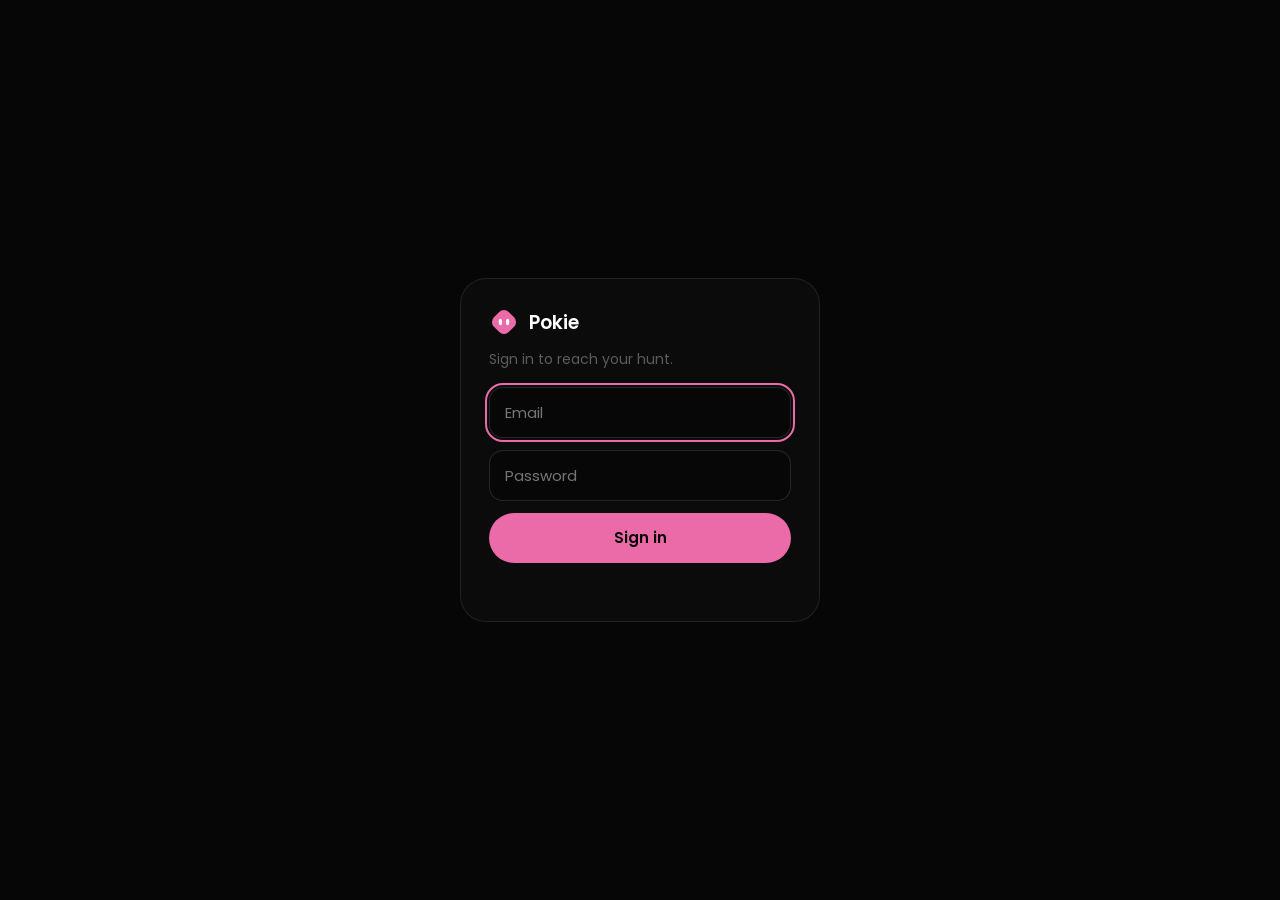
==== commit 4b934dcb: "Replace the prototype with the real app This site was still serving the original design prototype: o" ====
--- a/index.html
+++ b/index.html
@@ -183,7 +183,9 @@
 .perm-row { display:flex; align-items:center; justify-content:space-between; gap:18px; padding:15px 22px; border-top:1px solid var(--hair); }
 .perm-row .t { font-size:16px; }
 .seg { display:flex; gap:4px; background:var(--black); border:1px solid rgba(255,255,255,.12); border-radius:999px; padding:4px; flex-shrink:0; }
-.seg span { display:flex; align-items:center; justify-content:center; width:72px; height:32px; font-size:13px; font-weight:600; border-radius:999px; cursor:pointer; color:var(--t3); }
+/* min-width, not width: the labels come from the contract enum and are longer
+   than the handoff's three-letter ones. */
+.seg span { display:flex; align-items:center; justify-content:center; min-width:72px; padding:0 14px; height:32px; font-size:13px; font-weight:600; border-radius:999px; cursor:pointer; color:var(--t3); white-space:nowrap; }
 .ob-composer { flex-shrink:0; display:flex; justify-content:center; padding:0 40px 28px; }
 .ob-composer .composer { width:100%; max-width:660px; }
 .start-btn { font-size:14px; font-weight:600; padding:12px 24px; border-radius:999px; background:var(--green); color:#070707; cursor:pointer; white-space:nowrap; }
@@ -263,7 +265,9 @@
   border-top:1px solid rgba(255,255,255,.08); padding:16px 34px;
   display:flex; align-items:center; gap:10px; flex-wrap:wrap;
 }
-.jd-actions .note { flex:1; text-align:right; font-size:13px; color:var(--t3); }
+/* Wraps to its own line rather than being squeezed into a sliver beside the
+   buttons on a narrow detail pane. */
+.jd-actions .note { flex:1 1 220px; min-width:180px; text-align:right; font-size:13px; color:var(--t3); }
 
 /* ============ Run ============ */
 .run { padding:32px 40px 120px; display:grid; grid-template-columns:1fr 330px; gap:24px; align-items:start; }
@@ -378,8 +382,9 @@
 .hist-row:hover { background:var(--panel-hov); }
 .hist-row .tm { font-size:13px; color:var(--t3); font-variant-numeric:tabular-nums; }
 .actor { font-size:12px; font-weight:600; padding:5px 12px; border-radius:999px; text-align:center; }
-.hist-row .tx { font-size:16px; }
-.hist-row .dt { font-size:13px; color:var(--t3); }
+/* Both live in one grid cell, so they must stack rather than run together. */
+.hist-row .tx { font-size:16px; display:block; }
+.hist-row .dt { font-size:13px; color:var(--t3); display:block; }
 .hist-act { font-size:13px; font-weight:600; padding:8px 16px; border-radius:999px; cursor:pointer; border:1px solid; white-space:nowrap; }
 
 /* ============ Mobile brief ============ */
@@ -429,8 +434,79 @@
 #toast.show { opacity:1; transform:translate(-50%, 0); pointer-events:auto; }
 #toast button { color:var(--pink); font-weight:600; font-size:13px; }
 
+/* ============ Live app additions ============ */
+.pad { padding:32px 40px 120px; display:flex; flex-direction:column; gap:20px; }
+.dim { color:var(--t3); }
+
+/* loading / error / empty — one honest block, never fake content */
+.pk-state {
+  display:flex; align-items:center; gap:14px; justify-content:space-between;
+  background:var(--panel); border:1px solid var(--border); border-radius:22px;
+  padding:22px 24px; color:var(--t2); font-size:15px;
+}
+.pk-state b { color:#fff; font-weight:600; }
+.pk-state .s { font-size:13px; color:var(--t3); margin-top:4px; line-height:1.5; }
+.pk-state.err { border-color:rgba(235,107,168,.32); }
+
+/* home stat tiles */
+.stat-grid { display:grid; grid-template-columns:repeat(6,1fr); gap:12px; }
+.stat { background:var(--panel); border:1px solid var(--border); border-radius:20px; padding:16px 18px; display:flex; flex-direction:column; gap:6px; min-width:0; }
+.stat .l { font-size:12px; letter-spacing:.6px; text-transform:uppercase; color:var(--t3); }
+.stat .v { font-size:26px; font-weight:600; line-height:1.1; }
+
+/* call-out banners */
+.banner { border-radius:22px; padding:18px 22px; display:flex; align-items:center; gap:16px; flex-wrap:wrap; border:1px solid; }
+.banner .t { font-size:16px; font-weight:600; flex:1; min-width:200px; }
+.banner .s { font-size:13px; color:var(--t2); flex-basis:100%; order:3; line-height:1.5; }
+.banner.pink { background:rgba(235,107,168,.09); border-color:rgba(235,107,168,.32); }
+.banner.yellow { background:rgba(236,226,46,.08); border-color:rgba(236,226,46,.3); }
+.banner.grey { background:var(--panel); border-color:var(--border); }
+.banner .pill.outline { padding:9px 18px; font-size:14px; }
+
+/* compact job row used on Home */
+.mini-job { display:flex; align-items:center; gap:12px; width:100%; padding:10px 0; border-bottom:1px solid var(--hair); cursor:pointer; }
+.mini-job:last-child { border-bottom:0; }
+.mini-job:hover .mj-role { color:var(--pink); }
+.mj-col { display:flex; flex-direction:column; gap:2px; flex:1; min-width:0; text-align:left; }
+.mj-role { font-size:15px; font-weight:500; }
+.mj-co { font-size:12px; color:var(--t3); }
+
+/* pipeline board */
+.board { display:flex; gap:12px; overflow-x:auto; padding-bottom:6px; }
+.board-col { flex:0 0 210px; background:var(--panel); border:1px solid var(--border); border-radius:20px; padding:14px; display:flex; flex-direction:column; gap:10px; }
+.bc-head { display:flex; justify-content:space-between; font-size:13px; color:var(--t2); font-weight:600; }
+.bc-head .n { color:var(--t3); }
+.bc-card { background:var(--black); border:1px solid var(--hair); border-radius:14px; padding:11px 13px; }
+.bc-card .t { font-size:14px; font-weight:500; }
+.bc-card .s { font-size:12px; color:var(--t3); }
+
+/* key/value summary (filled form fields) */
+.kv { display:flex; flex-direction:column; gap:1px; background:var(--hair); border-radius:14px; overflow:hidden; }
+.kv-row { display:flex; justify-content:space-between; gap:16px; background:var(--panel); padding:11px 16px; font-size:14px; }
+.kv-row .k { color:var(--t3); }
+
+/* three-column list rows (sources, vault, more) */
+.hist-row.r3 { grid-template-columns:110px 1fr auto; width:100%; }
+.more-row { cursor:pointer; }
+.more-row:hover { background:var(--panel-hov); }
+
+.mem-card .lb { font-size:11px; letter-spacing:1px; text-transform:uppercase; color:var(--t3); }
+.mem-card.gap { border-color:rgba(235,107,168,.34); }
+.teach-input.num { width:110px; flex-shrink:0; }
+.mob-back { display:none; }
+
+/* login overlay */
+#pk-login { position:fixed; inset:0; z-index:80; background:rgba(7,7,7,.92); backdrop-filter:blur(10px); display:flex; align-items:center; justify-content:center; padding:24px; }
+.pk-login-card { width:100%; max-width:360px; background:var(--panel); border:1px solid var(--border); border-radius:26px; padding:28px; display:flex; flex-direction:column; gap:12px; }
+.pk-login-top { display:flex; align-items:center; gap:10px; font-size:19px; font-weight:600; }
+.pk-login-sub { font-size:14px; color:var(--t3); margin-bottom:4px; }
+.pk-login-msg { font-size:13px; color:var(--yellow); }
+#pk-login input { background:var(--black); border:1px solid rgba(255,255,255,.12); border-radius:14px; padding:13px 15px; font-size:15px; color:#fff; }
+.pk-login-err { font-size:13px; color:var(--pink); min-height:18px; }
+
 /* ============ Responsive ============ */
 @media (max-width: 1180px) {
+  .stat-grid { grid-template-columns:repeat(3,1fr); }
   .run, .approve { grid-template-columns:1fr; }
   .cvlab { grid-template-columns:1fr; }
   .mem-grid { grid-template-columns:repeat(2,1fr); }
@@ -454,7 +530,15 @@
   .ob-side { display:none; }
   .chat-top, .chat-centre, .chat-foot, .thread-scroll, .thread-composer, .ob-head, .ob-scroll, .ob-composer { padding-left:18px; padding-right:18px; }
   .run, .approve, .cvlab, .memory, .history { padding:20px 18px 40px; }
+  .pad { padding:20px 18px 40px; }
+  .stat-grid { grid-template-columns:repeat(2,1fr); }
+  .stat .v { font-size:22px; }
+  .banner { padding:16px 18px; }
+  .hist-row.r3 { grid-template-columns:86px 1fr auto; }
+  .board-col { flex-basis:172px; }
   .mem-grid { grid-template-columns:1fr; }
+  /* Jobs is a list -> detail push on phones; this is the way back. */
+  .jobs.show-detail .mob-back { display:inline-flex; align-self:flex-start; padding:8px 16px; font-size:14px; }
   .jobs-head { padding:16px 18px 12px; }
   .jobs-body { grid-template-columns:1fr; }
   .job-detail { display:none; }
@@ -479,6 +563,10 @@
   </div>
   <nav id="tabbar" aria-label="Tabs"></nav>
   <div id="toast" role="status"></div>
-  <script src="pokie.js"></script>
+  <!-- build-marker: pokie-live-3 -->
+  <!-- One file, one source of truth. Every screen renders from the API; there
+       is no prototype view model to fall back to, so nothing can look live
+       while being fake. -->
+  <script src="app.js"></script>
 </body>
 </html>
